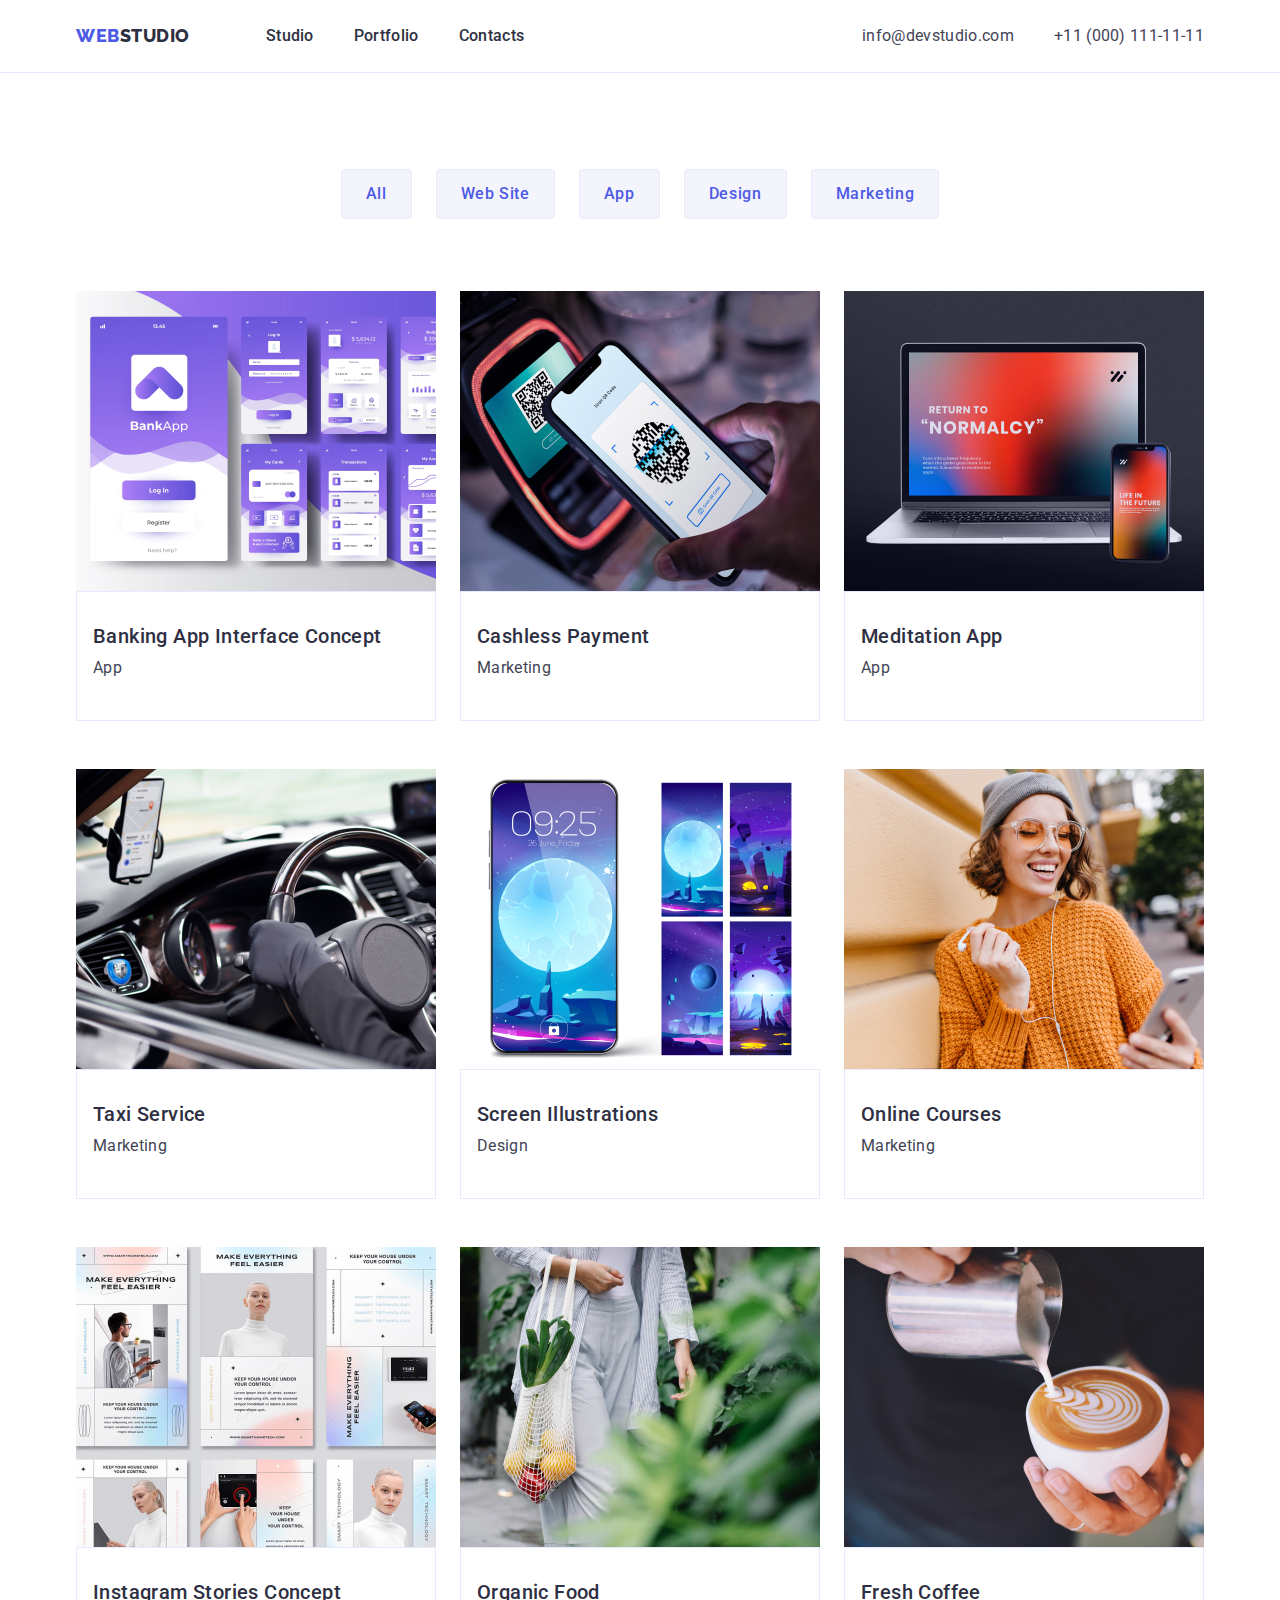
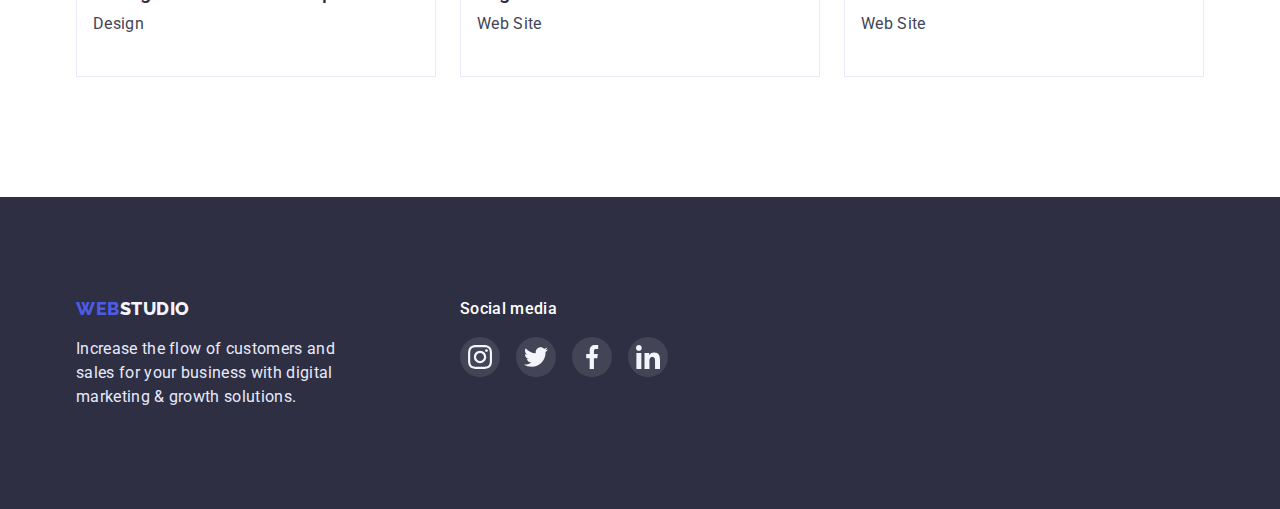
==== portfolio.html @ 7999b575 "final hw-04" ====
<!DOCTYPE html>
<html lang="en">
	<head>
		<meta charset="UTF-8" />
		<meta http-equiv="X-UA-Compatible" content="IE=edge" />
		<meta name="viewport" content="width=device-width, initial-scale=1.0" />
		<title>Portfolio</title>
		<link rel="preconnect" href="https://fonts.googleapis.com" />
		<link rel="preconnect" href="https://fonts.gstatic.com" crossorigin />
		<link href="https://fonts.googleapis.com/css2?family=Raleway:wght@800&family=Roboto:wght@400;500&display=swap" rel="stylesheet"/>
		<link rel="stylesheet" href="https://cdn.jsdelivr.net/npm/modern-normalize@1.1.0/modern-normalize.min.css"/>
		<link rel="stylesheet" href="./CSS/styles.css"/>
	</head>
	<body>
		<!--HEADER-->
		<header class="header">
			<div class="container nav">
				<nav class="navigation">
						<a class="header-logo" href="./index.html">Web<span style="color: #2e2f42">Studio</span></a>
						<ul class="header-list list">
							<li class="header-item"><a class="header-link" href="./index.html" rel="noopener nofollow noreferrer">Studio</a></li>
							<li class="header-item"><a class="header-link" href="./portfolio.html" rel="noopener nofollow noreferrer">Portfolio</a></li>
							<li class="header-item"><a class="header-link" href="#" rel="noopener nofollow noreferrer">Contacts</a></li>
						</ul>
					</nav>
						<address class="header-address">
							<ul class="header-list address">
								<li class="header-item address"><a class="header-link address" href="mailto:info@devstudio.com">info@devstudio.com</a></li>
								<li class="header-item address"><a class="header-link address" href="tel:+110001111111">+11 (000) 111-11-11</a></li>
							</ul>
						</address>
			</div>		
		</header>

		<!--/HEADER-->

		<!--MAIN-->
		<main>

			<!--Main section-->

			<section class="section-portfolio">
				<div class="container">
				<h1 class="visually-hidden">Portfolio</h1>
				<ul class="section-list-btn">
					<li class="main-item-btn"><button class="filter first" type="button">All</button></li>
					<li class="main-item-btn"><button class="filter second" type="button">Web Site</button></li>
					<li class="main-item-btn"><button class="filter third" type="button">App</button></li>
					<li class="main-item-btn"><button class="filter fourth" type="button">Design</button></li>
					<li class="main-item-btn"><button class="filter fifth" type="button">Marketing</button></li>
				</ul>
				<ul class="section-list portfolio">
					<li class="section-item portfolio">
						<img class="section-img" src="./images/banking-app.jpg" alt="img-1" width="360" />
							<div class="container-portfolio">
								<h3 class="caption-item">Banking App Interface Concept</h2>
								<p class="caption-text">App</p>
							</div>
						</li>
						<li class="section-item portfolio">
							<img class="section-img" src="./images/cashless-payment.jpg" alt="img-2" width="360" />
							<div class="container-portfolio">
								<h3 class="caption-item">Cashless Payment</h2>
								<p class="caption-text">Marketing</p>
							</div>
						</li>
						<li class="section-item portfolio">
							<img class="section-img" src="./images/meditation-app.jpg" alt="img-3" width="360" />
							<div class="container-portfolio">
								<h3 class="caption-item">Meditation App</h2>
								<p class="caption-text">App</p>
							</div>
						</li>
						<li class="section-item portfolio">
							<img class="section-img" src="./images/taxi-service.jpg" alt="img-4" width="360" />
							<div class="container-portfolio">
								<h3 class="caption-item">Taxi Service</h2>
								<p class="caption-text">Marketing</p>
							</div>
						</li>
						<li class="section-item portfolio">
							<img class="section-img" src="./images/screen-illustration.jpg" alt="img-5" width="360" />
							<div class="container-portfolio">
								<h3 class="caption-item">Screen Illustrations</h2>
								<p class="caption-text">Design</p>
							</div>
						</li>
						<li class="section-item portfolio">
							<img class="section-img" src="./images/online-courses.jpg" alt="img-6" width="360" />
							<div class="container-portfolio">
								<h3 class="caption-item">Online Courses</h2>
								<p class="caption-text">Marketing</p>
							</div>
						</li>
						<li class="section-item portfolio">
							<img class="section-img" src="./images/instagram-concept.jpg" alt="img-7" width="360" />
							<div class="container-portfolio">
								<h3 class="caption-item">Instagram Stories Concept</h2>
								<p class="caption-text">Design</p>
							</div>
						</li>
						<li class="section-item portfolio">
							<img class="section-img" src="./images/organic-food.jpg" alt="img-8" width="360" />
							<div class="container-portfolio">
								<h3 class="caption-item">Organic Food</h2>
								<p class="caption-text">Web Site</p>
							</div>
						</li>
						<li class="section-item portfolio">
							<img class="section-img" src="./images/fresh-cofee.jpg" alt="img-9" width="360" />
							<div class="container-portfolio">
								<h3 class="caption-item">Fresh Coffee</h2>
								<p class="caption-text">Web Site</p>
							</div>
						</li>
					</ul>
				</div>
				
			</section>
		</main>

		<!--/MAIN-->

		<!--FOOTER-->

				<!--Footer-->

				<footer class="footer">
					<div class="container footer-container">
						<div class="moto">
							<a class="footer-logo" href="./index.html"> Web<span style="color: #f4f4fd">Studio</span> </a>
							<p class="footer-text">Increase the flow of customers and sales for your business with digital marketing & growth solutions.</p>
						</div>
						<div class="foter-social-media">
							<p class="footer-social">Social media</p>
							<ul class="social-media-list">
								<li class="social-media-item">
									<a href="" class="social-media-link">
										<svg class="social-media-icon" width="24" height="24">
											<use href="./images/sprite.svg#icon-instagram"></use>
										</svg>
									</a>
								</li>
								<li class="social-media-item">
									<a href="" class="social-media-link">
										<svg class="social-media-icon" width="24" height="24">
											<use href="./images/sprite.svg#icon-twitter"></use>
										</svg>
									</a>
								</li>
								<li class="social-media-item">
									<a href="" class="social-media-link">
										<svg class="social-media-icon" width="24" height="24">
											<use href="./images/sprite.svg#icon-facebook"></use>
										</svg>
									</a>
								</li>
								<li class="social-media-item">
									<a href="" class="social-media-link">
										<svg class="social-media-icon" width="24" height="24">
											<use href="./images/sprite.svg#icon-linkedin"></use>
										</svg>
									</a>
								</li>
							</ul>
						</div>
					</div>
				</footer>

		<!--/FOOTER-->

	</body>
</html>
---- CSS/styles.css ----
:root {
	--primary-brand: #4d5ae5;
	--dark: #2e2f42;
	--success: #31d0aa;
	--text: #434455;
	--subtle-text: #8e8f99;
	--accent: #e7e9fc;
	--light: #f4f4fd;
	--button-active: #404bbf;
	--white-text-color: #ffffff;
	--modal-bg: #fcfcfc;
	--timing-function: cubic-bezier(0.4, 0, 0.2, 1);
}

body {
	font-family: Roboto, sans-serif;
	font-weight: 400px;
	font-size: 16px;
	letter-spacing: 0.02em;
	color: var(--dark);
	background-color: var(--white-text-color);
}

h1,
h2,
h3,
h4,
h5,
h6,
p {
	margin-top: 0;
	margin-bottom: 0;
}
ul {
	list-style: none;
	margin: 0;
	padding: 0;
}
a {
	text-decoration: none;
}

img {
	display: block;
	max-width: 100%;
	height: auto;
}
button {
	display: block;
	cursor: pointer;
	border: none;
	border-radius: 4px;
}
address {
	font-style: normal;
}

.container {
	max-width: 1158px;
	padding: 0 15px;
	margin: 0 auto;
}
.section {
	padding-top: 120px;
	padding-bottom: 120px;

	outline: 2px solid tomato;
}

.visually-hidden {
	position: absolute;
	width: 1px;
	height: 1px;
	margin: -1px;
	border: 0;
	padding: 0;

	white-space: nowrap;
	clip-path: inset(100%);
	clip: rect(0 0 0 0);
	overflow: hidden;
}

/* ------------------HADER------------------- */

.header {
	border-bottom: 1px solid var(--accent);
}

.header-logo {
	font-family: "Raleway";
	font-style: normal;
	font-weight: 800;
	font-size: 18px;
	line-height: 1.33;
	letter-spacing: 0.03em;
	text-transform: uppercase;
	/* IRIS */
	color: var(--primary-brand);
	margin-right: 76px;
}

.navigation {
	display: flex;
	align-items: center;
}
.header-list.list {
	display: flex;
	gap: 40px;
}
.nav {
	display: flex;
}
.header-list.address {
	display: flex;

	gap: 40px;
	padding-top: 24px;
	padding-bottom: 24px;
}

.header-item {
	font-weight: 500;
	line-height: 1.5;
}
.header-link {
	color: var(--dark);
}
.header-link:hover,
.header-link:focus {
	color: var(--button-active);
}

.header-address {
	margin-left: auto;
}
.header-list > .address,
.header-item > .address {
	font-weight: 400;
	line-height: 1.5;
	letter-spacing: 0.02em;
	/* SLATE */
	color: var(--text);
}

.header-link.address:hover,
.header-link.address:focus {
	color: var(--button-active);
}

/* ------------------/HEADER------------------- */

/* ------------------MAIN------------------- */

.section-hero {
	padding: 188px 0;
	background-image: linear-gradient(rgba(46, 47, 66, 0.7), rgba(46, 47, 66, 0.7)), url(../images/hero/bg.jpg);
	background-color: var(--dark);
}
.hero-title {
	font-weight: 700;
	font-size: 56px;
	line-height: 1.07;
	letter-spacing: 0.02em;
	text-align: center;
	color: var(--white-text-color);

	width: 496px;
	margin-left: auto;
	margin-right: auto;
}

.hero-btn {
	font-family: Roboto;
	font-weight: 500;
	font-size: 16px;
	line-height: 1.5;
	letter-spacing: 0.04em;
	color: var(--white-text-color);
	background-color: var(--primary-brand);
	cursor: pointer;
	border: none;
	border-radius: 4px;

	padding: 16px 32px;
	margin-left: auto;
	margin-right: auto;
	margin-top: 48px;
}
.hero-btn:hover,
.hero-btn:focus {
	background-color: var(--button-active);
}

.section-title {
	font-weight: 700;
	font-size: 36px;
	letter-spacing: 0.02em;
	line-height: 1.11;
	text-align: center;
	text-transform: capitalize;
}
.section-list.advantage {
	display: flex;
	justify-content: space-between;
}
.advantage-icon-list {
	display: flex;
	justify-content: space-between;
}
.advantage-icon-item {
	background-color: var(--light);
	min-width: 264px;
	min-height: 112px;
}
.advantage-icon-link {
	display: flex;
	justify-content: center;
	padding: 24px 100px;
}

.section-item.advantage {
	width: 264px;
}
.activity-section {
	padding-top: 0;
}
.section-list.activity {
	display: flex;
	gap: 24px;
	margin-top: 72px;
}
.team-section {
	background-color: var(--light);
}
.section-list.team {
	display: flex;
	gap: 24px;
	margin-top: 72px;
}
.section-item.team {
	background-color: var(--white-text-color);
	box-shadow: 0px 1px 6px rgba(46, 47, 66, 0.08), 0px 1px 1px rgba(46, 47, 66, 0.16), 0px 2px 1px rgba(46, 47, 66, 0.08);
	border-radius: 0px 0px 4px 4px;
}

.social-list {
	display: flex;
	gap: 24px;
	padding-left: 16px;
	padding-right: 16px;
}
.social-list-link {
	display: flex;
	justify-content: center;
	align-items: center;

	width: 40px;
	height: 40px;
	border-radius: 50%;
	background-color: var(--primary-brand);
}
.social-list-link:hover,
.social-list-link:focus {
	background-color: var(--button-active);
}
.section-item.caption {
	text-align: left;
	margin-bottom: 8px;
}

.caption-team {
	text-align: center;
	padding-top: 32px;
	padding-bottom: 32px;
}

.caption-item {
	font-weight: 500;
	letter-spacing: 0.02em;
	font-size: 20px;
	line-height: 1.2;
	margin-bottom: 8px;
}
.caption-text {
	letter-spacing: 0.02em;
	line-height: 1.5;
	/* SLATE */
	color: var(--text);

	margin-bottom: 8px;
}

.customer-section {
	padding-top: 130px;
}
.customer-list {
	display: flex;
	justify-content: center;
	gap: 24px;
	margin-top: 72px;
}
.customer-section-item {
	border: 1px solid var(--subtle-text);
	border-radius: 4px;
	width: 168px;
	height: 88px;
}
.customer-section-link {
	display: flex;
	justify-content: center;
	padding: 16px 32px;
}

.customer-section-item:hover,
.customer-section-item:focus {
	border-color: var(--button-active);
}
.customer-section-icon {
	fill: var(--subtle-text);
}
.customer-section-link:hover .customer-section-icon,
.customer-section-link:focus .customer-section-icon {
	fill: var(--button-active);
}
.section-list-btn {
	display: flex;
	justify-content: center;
	gap: 24px;

	margin-bottom: 72px;
}

.filter {
	font-family: inherit;
	font-weight: 500;
	font-size: 16px;
	line-height: 1.5;
	text-align: center;
	letter-spacing: 0.04em;

	color: var(--primary-brand);
	background: var(--light);
	border: 1px solid var(--accent);
	border-radius: 4px;

	padding: 12px 24px;
}
.filter:hover,
.filter:focus {
	color: var(--white-text-color);
	background-color: var(--button-active);
}

.section-portfolio {
	padding-top: 96px;
	padding-bottom: 120px;
}
.section-list.portfolio {
	display: flex;
	flex-wrap: wrap;
}

.section-item.portfolio:not(:nth-child(3n)) {
	margin-right: 24px;
}
.section-item.portfolio:not(:nth-last-child(-n + 3)) {
	margin-bottom: 48px;
}

.container-portfolio {
	padding-top: 32px;
	padding-bottom: 32px;
	padding-left: 16px;
	border: 1px solid var(--accent);
}
.caption.portfolio,
.caption-text.portfolio {
	text-align: left;
}

/* ------------------/MAIN------------------- */

/* ------------------FOOTER------------------- */

.footer {
	padding-top: 100px;
	padding-bottom: 100px;
	background-color: var(--dark);
}
.footer-logo {
	font-family: "Raleway";
	font-style: normal;
	font-weight: 800;
	font-size: 18px;
	line-height: 1.33;
	display: flex;
	align-items: center;
	letter-spacing: 0.03em;
	text-transform: uppercase;
	color: var(--primary-brand);

	margin-bottom: 16px;
}
.footer-text {
	font-weight: 400;
	font-size: 16px;
	line-height: 1.5;
	color: var(--accent);

	width: 264px;
}

.footer-social {
	font-weight: 500;
	font-size: 16px;
	line-height: 1.5;
	color: var(--white-text-color);

	margin-bottom: 16px;
}
.social-media-item {
	width: 40px;
	height: 40px;
	border-radius: 50%;
	background-color: rgba(255, 255, 255, 0.1);
}
.social-media-link {
	display: flex;
	padding: 8px 8px;
}

.footer-container {
	display: flex;
	gap: 120px;
}
.social-media-list {
	display: flex;
	justify-content: space-between;
}
.foter-social-media {
	min-width: 208px;
}
.social-media-item:hover,
.social-media-item:focus {
	background-color: #31d0aa;
}
/* ------------------/FOOTER------------------- */
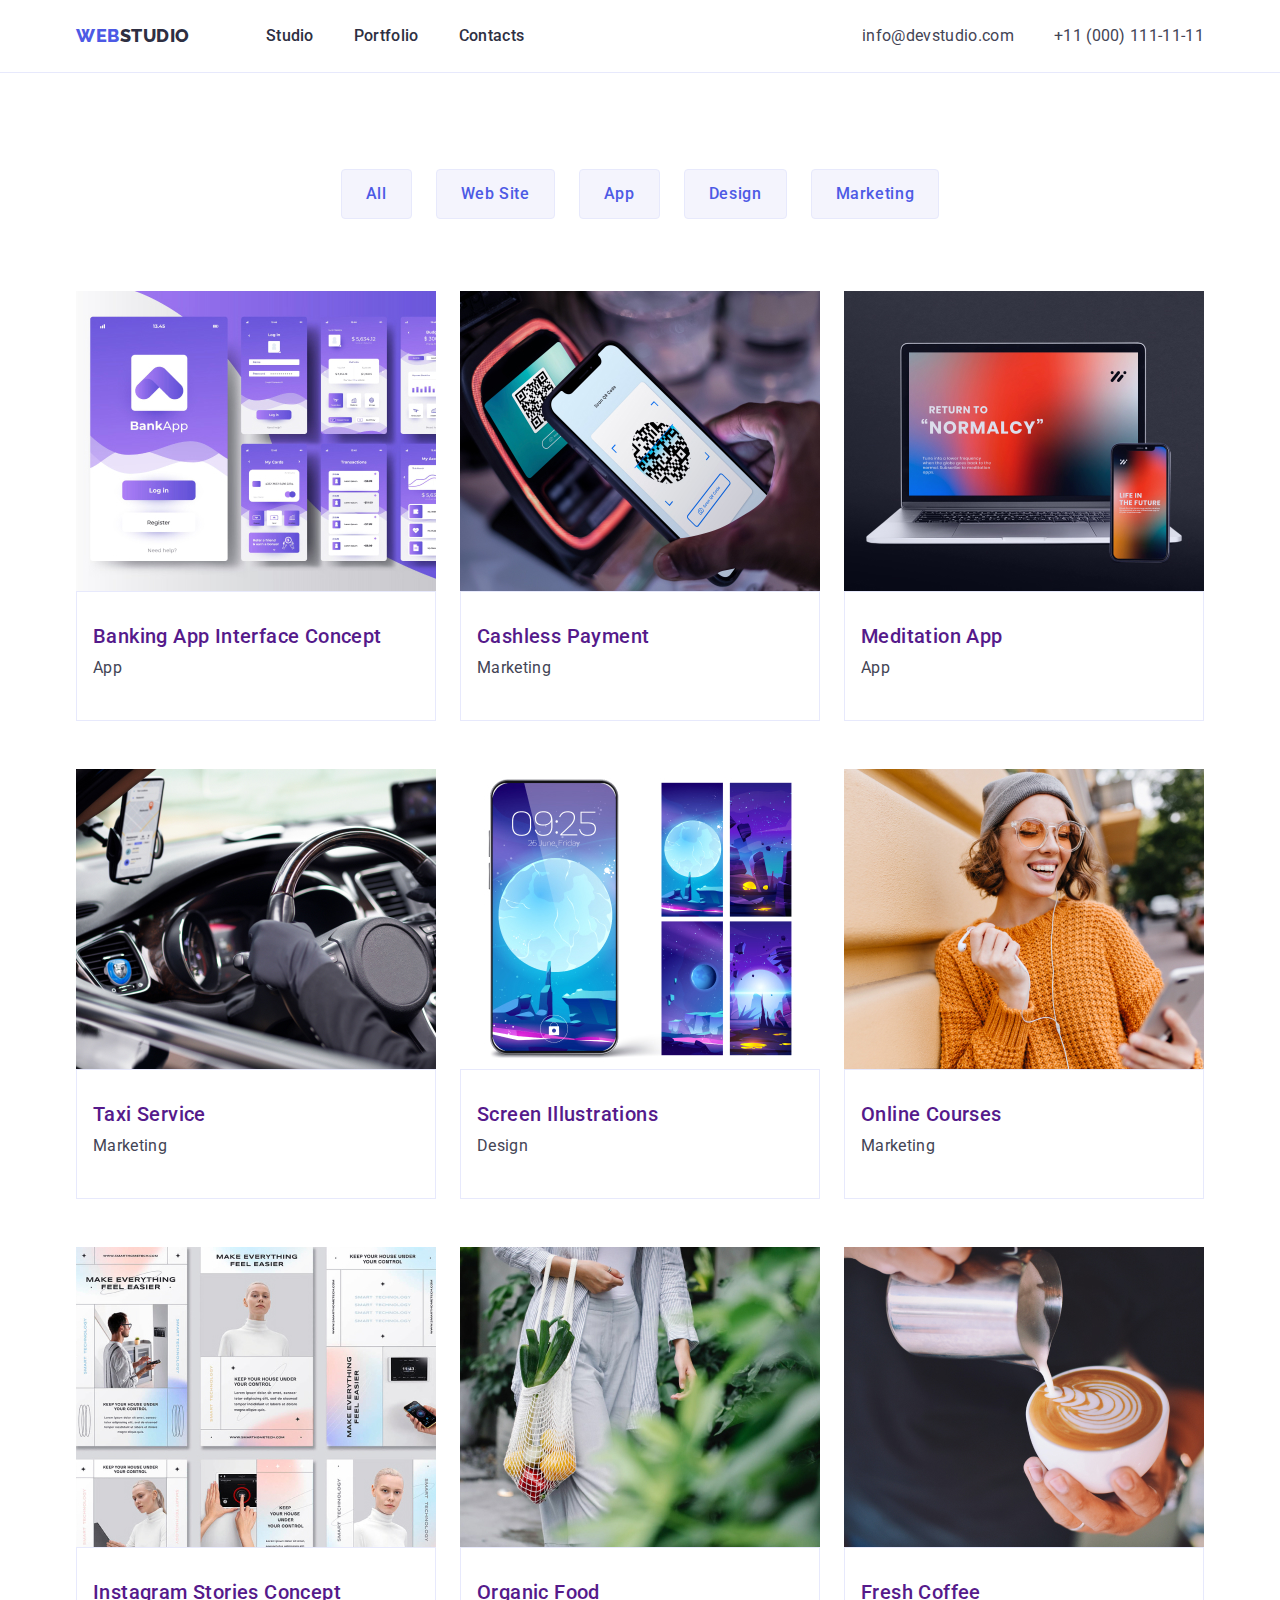
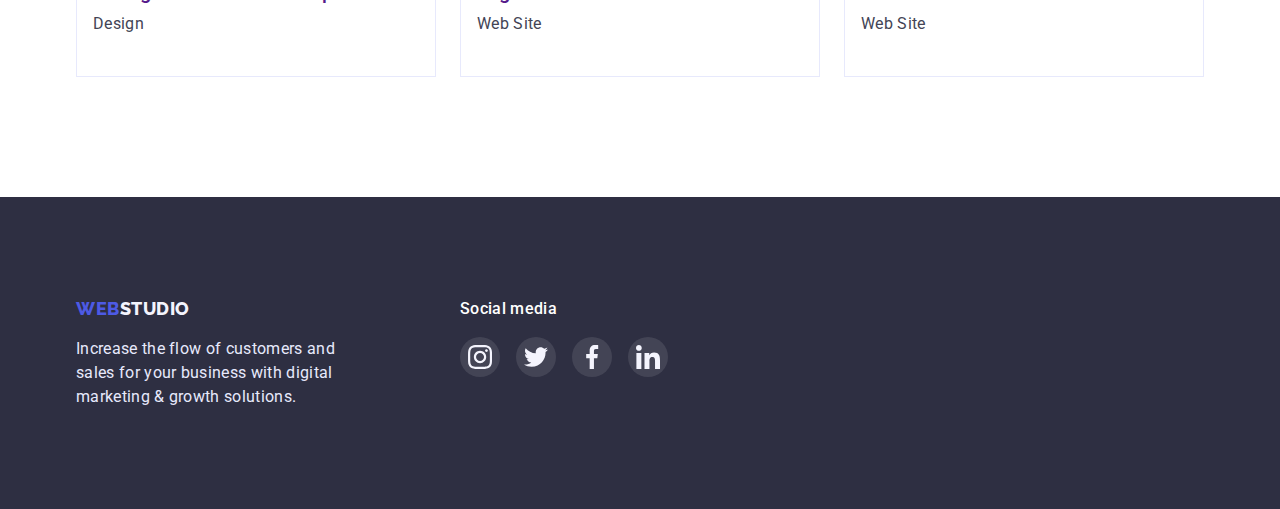
==== commit b1f50e41: "final" ====
--- a/portfolio.html
+++ b/portfolio.html
@@ -51,67 +51,90 @@
 				</ul>
 				<ul class="section-list portfolio">
 					<li class="section-item portfolio">
-						<img class="section-img" src="./images/banking-app.jpg" alt="img-1" width="360" />
+						<a href="" class="section-portfolio-link">
+							<img class="section-img" src="./images/banking-app.jpg" alt="img-1" width="360" />
 							<div class="container-portfolio">
 								<h3 class="caption-item">Banking App Interface Concept</h2>
 								<p class="caption-text">App</p>
 							</div>
-						</li>
-						<li class="section-item portfolio">
+						</a>
+					</li>
+					<li class="section-item portfolio">
+						<a href="" class="section-portfolio-link">
 							<img class="section-img" src="./images/cashless-payment.jpg" alt="img-2" width="360" />
 							<div class="container-portfolio">
 								<h3 class="caption-item">Cashless Payment</h2>
-								<p class="caption-text">Marketing</p>
-							</div>
-						</li>
-						<li class="section-item portfolio">
+								<p class="caption-text">Marketing</p>								</div>
+						</a>
+					</li>
+					<li class="section-item portfolio">
+						<a href="" class="section-portfolio-link">
 							<img class="section-img" src="./images/meditation-app.jpg" alt="img-3" width="360" />
 							<div class="container-portfolio">
 								<h3 class="caption-item">Meditation App</h2>
 								<p class="caption-text">App</p>
 							</div>
+						</a>
+					</li>
+						<li class="section-item portfolio">
+							<a href="" class="section-portfolio-link">
+								<img class="section-img" src="./images/taxi-service.jpg" alt="img-4" width="360" />
+								<div class="container-portfolio">
+									<h3 class="caption-item">Taxi Service</h2>
+									<p class="caption-text">Marketing</p>
+								</div>
+							</a>
+							
 						</li>
 						<li class="section-item portfolio">
-							<img class="section-img" src="./images/taxi-service.jpg" alt="img-4" width="360" />
-							<div class="container-portfolio">
-								<h3 class="caption-item">Taxi Service</h2>
-								<p class="caption-text">Marketing</p>
-							</div>
+							<a href="" class="section-portfolio-link">
+								<img class="section-img" src="./images/screen-illustration.jpg" alt="img-5" width="360" />
+								<div class="container-portfolio">
+									<h3 class="caption-item">Screen Illustrations</h2>
+									<p class="caption-text">Design</p>
+								</div>
+							</a>
+							
 						</li>
 						<li class="section-item portfolio">
-							<img class="section-img" src="./images/screen-illustration.jpg" alt="img-5" width="360" />
-							<div class="container-portfolio">
-								<h3 class="caption-item">Screen Illustrations</h2>
-								<p class="caption-text">Design</p>
-							</div>
+							<a href="" class="section-portfolio-link">
+								<img class="section-img" src="./images/online-courses.jpg" alt="img-6" width="360" />
+								<div class="container-portfolio">
+									<h3 class="caption-item">Online Courses</h2>
+									<p class="caption-text">Marketing</p>
+								</div>
+							</a>
+							
 						</li>
 						<li class="section-item portfolio">
-							<img class="section-img" src="./images/online-courses.jpg" alt="img-6" width="360" />
-							<div class="container-portfolio">
-								<h3 class="caption-item">Online Courses</h2>
-								<p class="caption-text">Marketing</p>
-							</div>
+							<a href="" class="section-portfolio-link">
+								<img class="section-img" src="./images/instagram-concept.jpg" alt="img-7" width="360" />
+								<div class="container-portfolio">
+									<h3 class="caption-item">Instagram Stories Concept</h2>
+									<p class="caption-text">Design</p>
+								</div>
+							</a>
+							
 						</li>
 						<li class="section-item portfolio">
-							<img class="section-img" src="./images/instagram-concept.jpg" alt="img-7" width="360" />
-							<div class="container-portfolio">
-								<h3 class="caption-item">Instagram Stories Concept</h2>
-								<p class="caption-text">Design</p>
-							</div>
+							<a href="" class="section-portfolio-link">
+								<img class="section-img" src="./images/organic-food.jpg" alt="img-8" width="360" />
+								<div class="container-portfolio">
+									<h3 class="caption-item">Organic Food</h2>
+									<p class="caption-text">Web Site</p>
+								</div>
+							</a>
+							
 						</li>
 						<li class="section-item portfolio">
-							<img class="section-img" src="./images/organic-food.jpg" alt="img-8" width="360" />
-							<div class="container-portfolio">
-								<h3 class="caption-item">Organic Food</h2>
-								<p class="caption-text">Web Site</p>
-							</div>
-						</li>
-						<li class="section-item portfolio">
-							<img class="section-img" src="./images/fresh-cofee.jpg" alt="img-9" width="360" />
-							<div class="container-portfolio">
-								<h3 class="caption-item">Fresh Coffee</h2>
-								<p class="caption-text">Web Site</p>
-							</div>
+							<a href="" class="section-portfolio-link">
+								<img class="section-img" src="./images/fresh-cofee.jpg" alt="img-9" width="360" />
+								<div class="container-portfolio">
+									<h3 class="caption-item">Fresh Coffee</h2>
+									<p class="caption-text">Web Site</p>
+								</div>
+							</a>
+							
 						</li>
 					</ul>
 				</div>
--- a/CSS/styles.css
+++ b/CSS/styles.css
@@ -31,11 +31,13 @@
 	margin-top: 0;
 	margin-bottom: 0;
 }
+
 ul {
 	list-style: none;
 	margin: 0;
 	padding: 0;
 }
+
 a {
 	text-decoration: none;
 }
@@ -45,12 +47,14 @@
 	max-width: 100%;
 	height: auto;
 }
+
 button {
 	display: block;
 	cursor: pointer;
 	border: none;
 	border-radius: 4px;
 }
+
 address {
 	font-style: normal;
 }
@@ -60,11 +64,10 @@
 	padding: 0 15px;
 	margin: 0 auto;
 }
+
 .section {
 	padding-top: 120px;
 	padding-bottom: 120px;
-
-	outline: 2px solid tomato;
 }
 
 .visually-hidden {
@@ -88,6 +91,8 @@
 }
 
 .header-logo {
+	margin-right: 76px;
+
 	font-family: "Raleway";
 	font-style: normal;
 	font-weight: 800;
@@ -97,7 +102,6 @@
 	text-transform: uppercase;
 	/* IRIS */
 	color: var(--primary-brand);
-	margin-right: 76px;
 }
 
 .navigation {
@@ -113,7 +117,6 @@
 }
 .header-list.address {
 	display: flex;
-
 	gap: 40px;
 	padding-top: 24px;
 	padding-bottom: 24px;
@@ -155,7 +158,12 @@
 .section-hero {
 	padding: 188px 0;
 	background-image: linear-gradient(rgba(46, 47, 66, 0.7), rgba(46, 47, 66, 0.7)), url(../images/hero/bg.jpg);
+	background-repeat: no-repeat;
+	background-size: cover;
 	background-color: var(--dark);
+	max-width: 1440px;
+	height: 600px;
+	margin: 0 auto;
 }
 .hero-title {
 	font-weight: 700;
@@ -204,19 +212,17 @@
 	display: flex;
 	justify-content: space-between;
 }
-.advantage-icon-list {
-	display: flex;
-	justify-content: space-between;
-}
-.advantage-icon-item {
-	background-color: var(--light);
+
+.advantage-icon-link {
+	display: flex;
+	justify-content: center;
+	align-items: center;
 	min-width: 264px;
 	min-height: 112px;
-}
-.advantage-icon-link {
-	display: flex;
-	justify-content: center;
-	padding: 24px 100px;
+	margin-bottom: 8px;
+
+	background-color: var(--light);
+	border-radius: 4px;
 }
 
 .section-item.advantage {
@@ -246,9 +252,8 @@
 
 .social-list {
 	display: flex;
+	justify-content: center;
 	gap: 24px;
-	padding-left: 16px;
-	padding-right: 16px;
 }
 .social-list-link {
 	display: flex;
@@ -300,29 +305,26 @@
 	gap: 24px;
 	margin-top: 72px;
 }
-.customer-section-item {
-	border: 1px solid var(--subtle-text);
+
+.customer-section-link {
+	display: flex;
+	justify-content: center;
+	align-items: center;
+
+	border: 1px solid currentColor;
+	color: var(--subtle-text);
 	border-radius: 4px;
 	width: 168px;
 	height: 88px;
 }
-.customer-section-link {
-	display: flex;
-	justify-content: center;
-	padding: 16px 32px;
-}
-
-.customer-section-item:hover,
-.customer-section-item:focus {
-	border-color: var(--button-active);
+.customer-section-link:hover,
+.customer-section-link:focus {
+	color: var(--button-active);
 }
 .customer-section-icon {
-	fill: var(--subtle-text);
-}
-.customer-section-link:hover .customer-section-icon,
-.customer-section-link:focus .customer-section-icon {
-	fill: var(--button-active);
-}
+	fill: currentColor;
+}
+
 .section-list-btn {
 	display: flex;
 	justify-content: center;
@@ -350,6 +352,7 @@
 .filter:focus {
 	color: var(--white-text-color);
 	background-color: var(--button-active);
+	box-shadow: 0px 3px 1px rgba(0, 0, 0, 0.1), 0px 2px 1px rgba(0, 0, 0, 0.08), 0px 2px 2px rgba(0, 0, 0, 0.12);
 }
 
 .section-portfolio {
@@ -360,7 +363,12 @@
 	display: flex;
 	flex-wrap: wrap;
 }
-
+.section-portfolio-link:hover,
+.section-portfolio-link:focus {
+	display: block;
+
+	box-shadow: 0px 1px 6px rgba(46, 47, 66, 0.08), 0px 1px 1px rgba(46, 47, 66, 0.16), 0px 2px 1px rgba(46, 47, 66, 0.08);
+}
 .section-item.portfolio:not(:nth-child(3n)) {
 	margin-right: 24px;
 }
